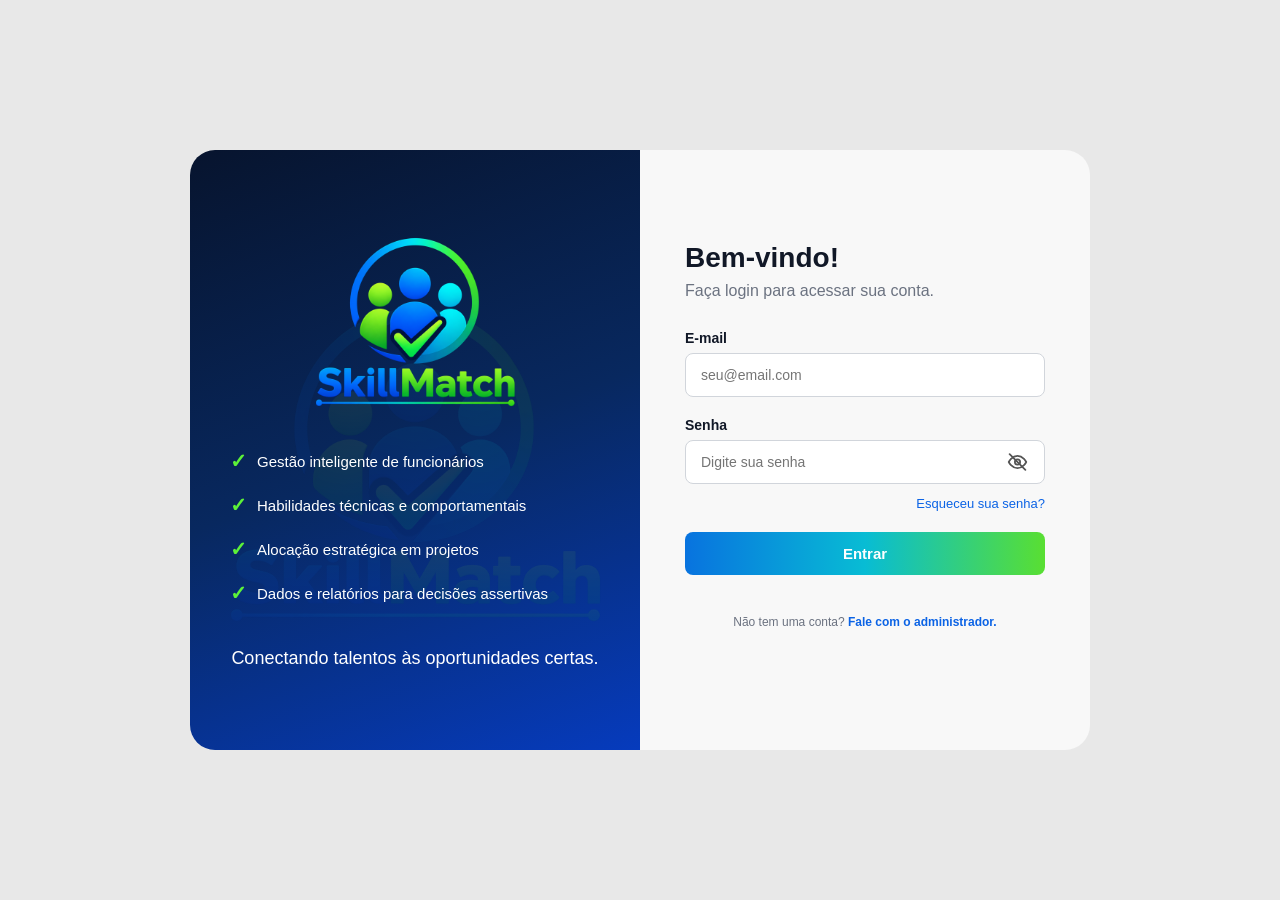
==== finalproj/frontend/rh/configuracoes-rh.html @ e2d19c10 "Primeiro commit" ====
<!DOCTYPE html>
<html lang="pt-BR">

<head>
    <meta charset="UTF-8">

    <meta
        name="viewport"
        content="width=device-width, initial-scale=1.0"
    >

    <title>Configurações | SkillMatch</title>

    <link
        rel="stylesheet"
        href="css/dashboard-rh.css"
    >

    <link
        rel="stylesheet"
        href="css/configuracoes-rh.css"
    >
</head>

<body>

    <div class="layout">

        <aside class="sidebar">

            <div class="sidebar-logo">

                <img
                    src="../logo-skillmatch.png"
                    alt="SkillMatch"
                >

            </div>

            <nav class="sidebar-menu">

                <a
                    href="dashboard-rh.html"
                    class="menu-item"
                >
                    <span class="menu-icone">⌂</span>
                    <span>Dashboard</span>
                </a>

                <a
                    href="colaboradores-rh.html"
                    class="menu-item"
                >
                    <span class="menu-icone">♙</span>
                    <span>Colaboradores</span>
                </a>

                <a
                    href="projetos-rh.html"
                    class="menu-item"
                >
                    <span class="menu-icone">◫</span>
                    <span>Projetos</span>
                </a>

                <a
                    href="matching-rh.html"
                    class="menu-item"
                >
                    <span class="menu-icone">✦</span>
                    <span>Matching</span>
                </a>

                <a
                    href="relatorios-rh.html"
                    class="menu-item"
                >
                    <span class="menu-icone">▤</span>
                    <span>Relatórios</span>
                </a>

                <a
                    href="configuracoes-rh.html"
                    class="menu-item ativo"
                >
                    <span class="menu-icone">⚙</span>
                    <span>Configurações</span>
                </a>

            </nav>

        </aside>


        <main class="conteudo">

            <header class="topo">

                <div class="topo-titulo">

                    <h1>
                        Configurações
                    </h1>

                    <p>
                        Gerencie suas informações e preferências.
                    </p>

                </div>

                <div class="usuario-topo">

                    <div
                        class="usuario-avatar"
                        id="usuario-avatar"
                    >
                        RH
                    </div>

                    <div class="usuario-info">

                        <strong id="topo-nome">
                            Carregando...
                        </strong>

                        <span>
                            Recursos Humanos
                        </span>

                    </div>

                </div>

            </header>


            <section class="pagina configuracoes-pagina">

                <div class="cabecalho-configuracoes">

                    <div>

                        <span class="titulo-menor">
                            PREFERÊNCIAS
                        </span>

                        <h2>
                            Configurações da conta
                        </h2>

                        <p>
                            Consulte seus dados e personalize algumas preferências do sistema.
                        </p>

                    </div>

                </div>


                <!-- PERFIL -->

                <section class="painel configuracao-card">

                    <div class="configuracao-cabecalho">

                        <div>

                            <h3>
                                Perfil do RH
                            </h3>

                            <p>
                                Informações vinculadas à sua conta.
                            </p>

                        </div>

                    </div>


                    <div class="perfil-config">

                        <div
                            class="perfil-avatar-grande"
                            id="perfil-avatar"
                        >
                            RH
                        </div>

                        <div class="perfil-config-info">

                            <h4 id="perfil-nome">
                                Carregando...
                            </h4>

                            <span id="perfil-cargo">
                                Recursos Humanos
                            </span>

                            <p id="perfil-setor">
                                Setor não informado
                            </p>

                        </div>

                    </div>


                    <div class="dados-configuracao">

                        <div class="campo-configuracao">

                            <span>
                                Matrícula
                            </span>

                            <strong id="perfil-matricula">
                                -
                            </strong>

                        </div>


                        <div class="campo-configuracao">

                            <span>
                                Contato
                            </span>

                            <strong id="perfil-contato">
                                -
                            </strong>

                        </div>


                        <div class="campo-configuracao">

                            <span>
                                Login
                            </span>

                            <strong id="perfil-login">
                                -
                            </strong>

                        </div>


                        <div class="campo-configuracao">

                            <span>
                                Status
                            </span>

                            <strong
                                id="perfil-status"
                                class="status-conta ativo"
                            >
                                Ativo
                            </strong>

                        </div>

                    </div>

                </section>


                <!-- NOTIFICAÇÕES -->

                <section class="painel configuracao-card">

                    <div class="configuracao-cabecalho">

                        <div>

                            <h3>
                                Notificações
                            </h3>

                            <p>
                                Escolha quais alertas deseja visualizar no sistema.
                            </p>

                        </div>

                    </div>


                    <div class="lista-preferencias">

                        <div class="preferencia-item">

                            <div>

                                <strong>
                                    Novos colaboradores
                                </strong>

                                <span>
                                    Avisar quando um novo colaborador for cadastrado.
                                </span>

                            </div>

                            <label class="switch">

                                <input
                                    type="checkbox"
                                    id="notif-colaboradores"
                                    checked
                                >

                                <span class="slider"></span>

                            </label>

                        </div>


                        <div class="preferencia-item">

                            <div>

                                <strong>
                                    Novos projetos
                                </strong>

                                <span>
                                    Avisar quando um novo projeto for criado.
                                </span>

                            </div>

                            <label class="switch">

                                <input
                                    type="checkbox"
                                    id="notif-projetos"
                                    checked
                                >

                                <span class="slider"></span>

                            </label>

                        </div>


                        <div class="preferencia-item">

                            <div>

                                <strong>
                                    Resultados de Matching
                                </strong>

                                <span>
                                    Exibir alertas relacionados às análises de compatibilidade.
                                </span>

                            </div>

                            <label class="switch">

                                <input
                                    type="checkbox"
                                    id="notif-matching"
                                    checked
                                >

                                <span class="slider"></span>

                            </label>

                        </div>

                    </div>


                    <div
                        class="mensagem-preferencia"
                        id="mensagem-preferencia"
                    ></div>

                </section>


                <!-- CARGOS E SETORES -->

                <section class="painel configuracao-card">

                    <div class="configuracao-cabecalho">

                        <div>

                            <h3>
                                Cargos e setores
                            </h3>

                            <p>
                                Cadastre novas opções para utilizar no cadastro de colaboradores.
                            </p>

                        </div>

                    </div>


                    <div class="gerenciamento-config">

                        <div class="gerenciamento-bloco">

                            <div class="gerenciamento-titulo">

                                <strong>
                                    Novo setor
                                </strong>

                            </div>

                            <div class="gerenciamento-form">

                                <input
                                    type="text"
                                    id="novo-setor"
                                    placeholder="Nome do setor"
                                    maxlength="100"
                                >

                                <button
                                    type="button"
                                    class="botao-gerenciamento"
                                    id="adicionar-setor"
                                >
                                    + Adicionar
                                </button>

                            </div>

                            <div
                                class="lista-gerenciamento"
                                id="lista-setores"
                            ></div>

                        </div>


                        <div class="gerenciamento-bloco">

                            <div class="gerenciamento-titulo">

                                <strong>
                                    Novo cargo
                                </strong>

                            </div>

                            <div class="gerenciamento-form gerenciamento-form-cargo">

                                <input
                                    type="text"
                                    id="novo-cargo"
                                    placeholder="Nome do cargo"
                                    maxlength="100"
                                >

                                <select id="novo-cargo-nivel">

                                    <option value="1">
                                        Nível 1
                                    </option>

                                    <option value="2" selected>
                                        Nível 2
                                    </option>

                                    <option value="3">
                                        Nível 3
                                    </option>

                                </select>

                                <button
                                    type="button"
                                    class="botao-gerenciamento"
                                    id="adicionar-cargo"
                                >
                                    + Adicionar
                                </button>

                            </div>

                            <div
                                class="lista-gerenciamento"
                                id="lista-cargos"
                            ></div>

                        </div>

                    </div>

                </section>


                <!-- SISTEMA -->

                <section class="painel configuracao-card">

                    <div class="configuracao-cabecalho">

                        <div>

                            <h3>
                                Sistema
                            </h3>

                            <p>
                                Informações gerais da aplicação.
                            </p>

                        </div>

                    </div>


                    <div class="dados-sistema">

                        <div>

                            <span>
                                Aplicação
                            </span>

                            <strong>
                                SkillMatch
                            </strong>

                        </div>

                        <div>

                            <span>
                                Área
                            </span>

                            <strong>
                                Recursos Humanos
                            </strong>

                        </div>

                        <div>

                            <span>
                                Versão
                            </span>

                            <strong>
                                1.0 MVP
                            </strong>

                        </div>

                    </div>

                </section>


                <!-- SAIR -->

                <section class="painel configuracao-card sessao-sair">

                    <div>

                        <h3>
                            Encerrar sessão
                        </h3>

                        <p>
                            Finalize o acesso atual ao SkillMatch.
                        </p>

                    </div>

                    <button
                        type="button"
                        id="botao-sair"
                        class="botao-sair"
                    >
                        Sair da conta
                    </button>

                </section>

            </section>

        </main>

    </div>


    <script src="../js/supabase.js"></script>

    <script src="js/configuracoes-rh.js"></script>

</body>

</html>
---- finalproj/frontend/rh/css/dashboard-rh.css ----
/* 
   RESET
 */

* {
    margin: 0;
    padding: 0;
    box-sizing: border-box;
}


body {
    font-family: Arial, Helvetica, sans-serif;

    color: #172033;

    background-color: #f3f5f7;
}


a {
    text-decoration: none;
    color: inherit;
}


button,
input,
select,
textarea {
    font-family: inherit;
}


/* 
   ESTRUTURA PRINCIPAL
 */

.layout {
    min-height: 100vh;

    display: flex;
}


.conteudo {
    flex: 1;

    min-width: 0;
}


/* 
   SIDEBAR
 */

.sidebar {
    width: 250px;

    height: 100vh;
    min-height: 100vh;

    background-color: #07142e;

    padding: 25px 15px;

    color: white;

    flex-shrink: 0;

    position: sticky;

    top: 0;
}


/* 
   LOGO
 */

.sidebar-logo {
    display: flex;

    justify-content: center;
    align-items: center;

    margin-bottom: 35px;
}


.sidebar-logo img {
    width: 180px;

    max-width: 100%;

    height: auto;
}


/* 
   MENU LATERAL
 */

.sidebar-menu {
    display: flex;

    flex-direction: column;

    gap: 8px;
}


.menu-item {
    display: flex;

    align-items: center;

    gap: 12px;

    padding: 13px 15px;

    border-radius: 8px;

    color: #dbe8f7;

    font-size: 14px;

    font-weight: 500;

    transition: 0.2s;
}


.menu-item:hover {
    background-color: rgba(
        255,
        255,
        255,
        0.08
    );

    color: white;
}


/* 
   ITEM ATIVO
 */

.menu-item.ativo {
    background:
        linear-gradient(
            90deg,
            #1675e8,
            #10b5db
        );

    color: white;

    font-weight: 600;
}


/* 
   ÍCONES SIDEBAR
 */

.menu-icone {
    width: 19px;
    height: 19px;

    flex-shrink: 0;

    display: flex;

    justify-content: center;
    align-items: center;

    color: currentColor;

    font-size: 16px;
}


/* 
   TOPO
 */

.topo {
    min-height: 100px;

    background-color: white;

    display: flex;

    align-items: center;
    justify-content: space-between;

    padding: 20px 35px;

    border-bottom:
        1px solid #e4e7eb;
}


/* 
   TÍTULO DO TOPO
 */

.topo-titulo h1 {
    font-size: 26px;

    margin-bottom: 5px;
}


.topo-titulo p {
    color: #77808f;

    font-size: 14px;
}


/* 
   USUÁRIO NO TOPO
 */

.usuario-topo {
    display: flex;

    align-items: center;

    gap: 10px;
}


.usuario-avatar {
    width: 42px;
    height: 42px;

    display: flex;

    align-items: center;
    justify-content: center;

    border-radius: 50%;

    background-color: #e6ebf1;

    color: #172033;

    font-size: 13px;

    font-weight: bold;
}


.usuario-info {
    display: flex;

    flex-direction: column;
}


.usuario-info strong {
    font-size: 14px;
}


.usuario-info span {
    color: #77808f;

    font-size: 12px;
}


/* 
   ÁREA DA PÁGINA
 */

.pagina {
    padding: 25px 35px;
}


/* 
   BOAS-VINDAS
 */

.boas-vindas {
    margin-bottom: 25px;
}


.titulo-menor {
    display: inline-block;

    margin-bottom: 7px;

    color: #1671e8;

    font-size: 11px;

    font-weight: bold;

    letter-spacing: 1.2px;
}


.boas-vindas h2 {
    margin-bottom: 5px;

    color: #172033;

    font-size: 26px;
}


.boas-vindas p {
    color: #77808f;

    font-size: 14px;
}


/* 
   CARDS DE RESUMO
 */

.cards-resumo {
    display: grid;

    grid-template-columns:
        repeat(
            4,
            minmax(0, 1fr)
        );

    gap: 12px;

    margin-bottom: 20px;
}


.card-resumo {
    min-height: 120px;

    padding: 16px;

    border:
        1px solid #e0e5eb;

    border-radius: 10px;

    background-color: #ffffff;

    display: flex;

    align-items: center;

    gap: 16px;
}


/* 
   ÍCONE DOS CARDS
 */

.card-icone {
    width: 48px;
    height: 48px;

    flex-shrink: 0;

    display: flex;

    align-items: center;
    justify-content: center;

    border-radius: 10px;

    background-color: #edf4fd;

    color: #1675e8;

    font-size: 20px;
}


/* 
   CONTEÚDO DOS CARDS
 */

.card-resumo > div:last-child {
    display: flex;

    flex-direction: column;
}


.card-titulo {
    color: #5c6675;

    font-size: 13px;
}


.card-numero {
    display: block;

    margin: 10px 0 5px;

    color: #172033;

    font-size: 27px;
}


.card-descricao {
    color: #7f8997;

    font-size: 12px;
}


/* 
   GRID PRINCIPAL
 */

.grade-dashboard {
    display: grid;

    grid-template-columns:
        minmax(0, 1fr)
        400px;

    gap: 20px;

    margin-bottom: 20px;
}


/* 
   CARD PADRÃO
 */

.painel {
    padding: 22px;

    background-color: white;

    border:
        1px solid #e2e6ea;

    border-radius: 12px;

    box-shadow:
        0 2px 8px
        rgba(
            0,
            0,
            0,
            0.03
        );
}


/* 
   CABEÇALHO DOS PAINÉIS
 */

.painel-cabecalho {
    margin-bottom: 22px;
}


.painel-cabecalho-linha {
    display: flex;

    align-items: flex-start;
    justify-content: space-between;

    gap: 20px;
}


.painel-cabecalho h3 {
    color: #172033;

    font-size: 17px;
}


.painel-cabecalho p {
    margin-top: 5px;

    color: #818a97;

    font-size: 13px;
}


/* 
   HABILIDADES
 */

.lista-habilidades {
    display: flex;

    flex-direction: column;

    gap: 20px;
}


.habilidade-item {
    display: grid;

    grid-template-columns:
        170px
        minmax(0, 1fr)
        35px;

    align-items: center;

    gap: 20px;
}


.habilidade-nome {
    color: #172033;

    font-size: 13px;

    font-weight: 500;

    white-space: nowrap;

    overflow: hidden;

    text-overflow: ellipsis;
}


/* 
   BARRA DE HABILIDADE
 */

.habilidade-barra {
    width: 100%;

    height: 6px;

    overflow: hidden;

    border-radius: 5px;

    background-color: #e8edf2;
}


.habilidade-progresso {
    height: 100%;

    border-radius: 5px;

    background-color: #2677de;
}


.habilidade-quantidade {
    color: #5c6675;

    font-size: 12px;

    text-align: right;
}


/* 
   AÇÕES RÁPIDAS
 */

.acoes-rapidas {
    display: flex;

    flex-direction: column;

    gap: 12px;
}


.acao {
    display: grid;

    grid-template-columns:
        42px
        minmax(0, 1fr)
        auto;

    align-items: center;

    gap: 12px;

    min-height: 70px;

    padding: 12px;

    border:
        1px solid #e0e5eb;

    border-radius: 10px;

    background-color: white;

    transition: 0.2s;
}


.acao:hover {
    border-color: #b9d5f9;

    background-color: #f8fbff;
}


/* 
   ÍCONE AÇÕES
 */

.acao-icone {
    width: 42px;
    height: 42px;

    display: flex;

    align-items: center;
    justify-content: center;

    border-radius: 8px;

    background-color: #edf4fd;

    color: #1675e8;

    font-size: 17px;
}


.acao strong {
    display: block;

    margin-bottom: 5px;

    color: #172033;

    font-size: 13px;
}


.acao span {
    color: #7f8997;

    font-size: 11px;
}


.acao .seta {
    color: #1671e8;

    font-size: 17px;
}


/* 
   PROJETOS
 */

.projetos-painel {
    margin-bottom: 20px;
}


.link-ver-todos {
    color: #1671e8;

    font-size: 13px;

    font-weight: bold;
}


.link-ver-todos:hover {
    color: #0c5fca;
}


/* 
   TABELA
 */

.tabela-container {
    width: 100%;

    overflow-x: auto;
}


table {
    width: 100%;

    border-collapse: collapse;
}


thead {
    background-color: #f7f9fb;
}


th {
    padding: 13px 15px;

    color: #5c6675;

    font-size: 12px;

    font-weight: 600;

    text-align: left;

    border-bottom:
        1px solid #e2e6ea;
}


td {
    padding: 15px;

    color: #525c6b;

    font-size: 13px;

    border-bottom:
        1px solid #e8edf2;
}


tbody tr:last-child td {
    border-bottom: none;
}


.projeto-nome {
    color: #172033;

    font-weight: 600;
}


/* 
   STATUS
 */

.status {
    display: inline-block;

    padding: 5px 12px;

    border-radius: 6px;

    font-size: 12px;

    font-weight: bold;
}


.status-ativo {
    background-color: #dcf8e5;

    color: #219653;
}


.status-concluido {
    background-color: #e6ebf1;

    color: #525c6b;
}


.status-futuro {
    background-color: #fff4d7;

    color: #a86f00;
}


/* 
   ESTADOS
 */

.estado-carregando {
    min-height: 120px;

    display: flex;

    align-items: center;
    justify-content: center;

    color: #818a97;

    font-size: 13px;
}


.tabela-vazia {
    padding: 35px;

    color: #818a97;

    text-align: center;
}


/* 
   RESPONSIVIDADE
 */

@media (max-width: 1100px) {

    .cards-resumo {
        grid-template-columns:
            repeat(
                2,
                1fr
            );
    }


    .grade-dashboard {
        grid-template-columns: 1fr;
    }

}


@media (max-width: 850px) {

    .sidebar {
        width: 210px;
    }

}


@media (max-width: 650px) {

    .layout {
        flex-direction: column;
    }


    .sidebar {
        width: 100%;

        height: auto;
        min-height: auto;

        position: static;

        overflow-y: visible;
    }


    .sidebar-logo img {
        width: 150px;
    }


    .sidebar-menu {
        flex-direction: row;

        overflow-x: auto;
    }


    .menu-item {
        white-space: nowrap;
    }


    .topo {
        min-height: auto;

        padding: 20px;
    }


    .usuario-topo {
        display: none;
    }


    .pagina {
        padding: 20px;
    }


    .cards-resumo {
        grid-template-columns: 1fr;
    }


    .habilidade-item {
        grid-template-columns:
            110px
            minmax(100px, 1fr)
            30px;

        gap: 10px;
    }


    .painel-cabecalho-linha {
        flex-direction: column;
    }

}
---- finalproj/frontend/rh/css/configuracoes-rh.css ----
.configuracoes-pagina {
    display: flex;
    flex-direction: column;

    gap: 20px;
}


/* 
   CABEÇALHO
 */

.cabecalho-configuracoes h2 {
    margin-top: 4px;
    margin-bottom: 5px;

    color: #172033;

    font-size: 26px;
}

.cabecalho-configuracoes p {
    color: #77808f;

    font-size: 14px;
}


/* 
   CARDS
 */

.configuracao-card {
    padding: 22px;
}

.configuracao-cabecalho {
    margin-bottom: 20px;
}

.configuracao-cabecalho h3 {
    color: #172033;

    font-size: 16px;
}

.configuracao-cabecalho p {
    margin-top: 4px;

    color: #818a97;

    font-size: 11px;
}


/* 
   PERFIL
 */

.perfil-config {
    display: flex;
    align-items: center;

    gap: 15px;

    padding-bottom: 20px;

    border-bottom: 1px solid #edf0f3;
}

.perfil-avatar-grande {
    width: 64px;
    height: 64px;

    flex-shrink: 0;

    display: flex;
    align-items: center;
    justify-content: center;

    border-radius: 12px;

    background:
        linear-gradient(
            135deg,
            #1675e8,
            #10b5db
        );

    color: white;

    font-size: 19px;
    font-weight: 700;
}

.perfil-config-info {
    display: flex;
    flex-direction: column;

    gap: 3px;
}

.perfil-config-info h4 {
    color: #172033;

    font-size: 17px;
}

.perfil-config-info span {
    color: #1675e8;

    font-size: 12px;
    font-weight: 600;
}

.perfil-config-info p {
    color: #818a97;

    font-size: 11px;
}


/* 
   DADOS DO PERFIL
 */

.dados-configuracao {
    display: grid;

    grid-template-columns:
        repeat(
            4,
            minmax(0, 1fr)
        );

    gap: 12px;

    margin-top: 18px;
}

.campo-configuracao {
    padding: 13px;

    border: 1px solid #e6eaee;
    border-radius: 8px;

    background-color: #fafbfc;
}

.campo-configuracao span {
    display: block;

    margin-bottom: 5px;

    color: #818a97;

    font-size: 10px;
}

.campo-configuracao strong {
    color: #172033;

    font-size: 12px;
}

.status-conta {
    display: inline-flex;

    padding: 4px 8px;

    border-radius: 5px;
}

.status-conta.ativo {
    background-color: #dcf8e5;

    color: #219653;
}

.status-conta.inativo {
    background-color: #f1f2f4;

    color: #6e7784;
}


/* 
   PREFERÊNCIAS
 */

.lista-preferencias {
    display: flex;
    flex-direction: column;
}

.preferencia-item {
    min-height: 70px;

    display: flex;
    align-items: center;
    justify-content: space-between;

    gap: 20px;

    padding: 13px 0;

    border-bottom: 1px solid #edf0f3;
}

.preferencia-item:first-child {
    padding-top: 0;
}

.preferencia-item:last-child {
    border-bottom: none;
}

.preferencia-item > div {
    display: flex;
    flex-direction: column;

    gap: 4px;
}

.preferencia-item strong {
    color: #172033;

    font-size: 12px;
}

.preferencia-item span {
    color: #818a97;

    font-size: 11px;
}


/* 
   SWITCH
 */

.switch {
    position: relative;

    width: 43px;
    height: 23px;

    flex-shrink: 0;
}

.switch input {
    width: 0;
    height: 0;

    opacity: 0;
}

.slider {
    position: absolute;

    inset: 0;

    border-radius: 30px;

    background-color: #d7dce2;

    cursor: pointer;

    transition: 0.2s;
}

.slider::before {
    content: "";

    position: absolute;

    width: 17px;
    height: 17px;

    left: 3px;
    top: 3px;

    border-radius: 50%;

    background-color: white;

    transition: 0.2s;

    box-shadow:
        0 1px 3px
        rgba(0, 0, 0, 0.15);
}

.switch input:checked + .slider {
    background-color: #1675e8;
}

.switch input:checked + .slider::before {
    transform: translateX(20px);
}


/* 
   MENSAGEM
 */

.mensagem-preferencia {
    min-height: 18px;

    margin-top: 10px;

    color: #219653;

    font-size: 11px;
}


/* 
   SISTEMA
 */

.dados-sistema {
    display: grid;

    grid-template-columns:
        repeat(
            3,
            minmax(0, 1fr)
        );

    gap: 12px;
}

.dados-sistema > div {
    padding: 13px;

    border: 1px solid #e6eaee;
    border-radius: 8px;

    background-color: #fafbfc;
}

.dados-sistema span {
    display: block;

    margin-bottom: 5px;

    color: #818a97;

    font-size: 10px;
}

.dados-sistema strong {
    color: #172033;

    font-size: 12px;
}


/* 
   SAIR
 */

.sessao-sair {
    display: flex;
    align-items: center;
    justify-content: space-between;

    gap: 20px;
}

.sessao-sair h3 {
    color: #172033;

    font-size: 15px;
}

.sessao-sair p {
    margin-top: 4px;

    color: #818a97;

    font-size: 11px;
}

.botao-sair {
    min-height: 40px;

    padding: 0 16px;

    border: 1px solid #e3a7a7;
    border-radius: 8px;

    background-color: #fff7f7;

    color: #c83c3c;

    font-size: 11px;
    font-weight: 600;

    cursor: pointer;

    transition: 0.2s;
}

.botao-sair:hover {
    background-color: #fdecec;
}


/* 
   RESPONSIVIDADE
 */

@media (max-width: 1100px) {

    .dados-configuracao {
        grid-template-columns:
            repeat(
                2,
                1fr
            );
    }

}


@media (max-width: 650px) {

    .dados-configuracao,
    .dados-sistema {
        grid-template-columns: 1fr;
    }

    .perfil-config {
        align-items: flex-start;
    }

    .sessao-sair {
        align-items: flex-start;
        flex-direction: column;
    }

    .botao-sair {
        width: 100%;
    }

}

/* 
   GERENCIAMENTO DE CARGOS E SETORES
 */

.gerenciamento-config {
    display: grid;
    grid-template-columns: repeat(2, minmax(0, 1fr));
    gap: 18px;
}

.gerenciamento-bloco {
    padding: 16px;
    border: 1px solid #e6eaee;
    border-radius: 10px;
    background-color: #fafbfc;
}

.gerenciamento-titulo {
    margin-bottom: 10px;
    color: #172033;
    font-size: 12px;
}

.gerenciamento-form {
    display: grid;
    grid-template-columns: minmax(0, 1fr) auto;
    gap: 8px;
}

.gerenciamento-form-cargo {
    grid-template-columns: minmax(0, 1fr) 90px auto;
}

.gerenciamento-form input,
.gerenciamento-form select {
    min-width: 0;
    height: 38px;
    padding: 0 10px;
    border: 1px solid #dfe4ea;
    border-radius: 7px;
    background-color: white;
    color: #172033;
    font-size: 11px;
    outline: none;
}

.gerenciamento-form input:focus,
.gerenciamento-form select:focus {
    border-color: #1675e8;
}

.botao-gerenciamento {
    min-height: 38px;
    padding: 0 12px;
    border: none;
    border-radius: 7px;
    background-color: #1675e8;
    color: white;
    font-size: 11px;
    font-weight: 600;
    cursor: pointer;
}

.botao-gerenciamento:hover {
    opacity: 0.92;
}

.lista-gerenciamento {
    display: flex;
    flex-direction: column;
    gap: 7px;
    margin-top: 12px;
}

.item-gerenciamento {
    display: flex;
    align-items: center;
    justify-content: space-between;
    gap: 10px;
    padding: 9px 10px;
    border: 1px solid #e6eaee;
    border-radius: 7px;
    background-color: white;
}

.item-gerenciamento span {
    color: #172033;
    font-size: 11px;
}

.item-gerenciamento small {
    margin-left: auto;
    color: #818a97;
    font-size: 10px;
}

@media (max-width: 850px) {
    .gerenciamento-config {
        grid-template-columns: 1fr;
    }
}

@media (max-width: 550px) {
    .gerenciamento-form,
    .gerenciamento-form-cargo {
        grid-template-columns: 1fr;
    }

    .botao-gerenciamento {
        width: 100%;
    }
}
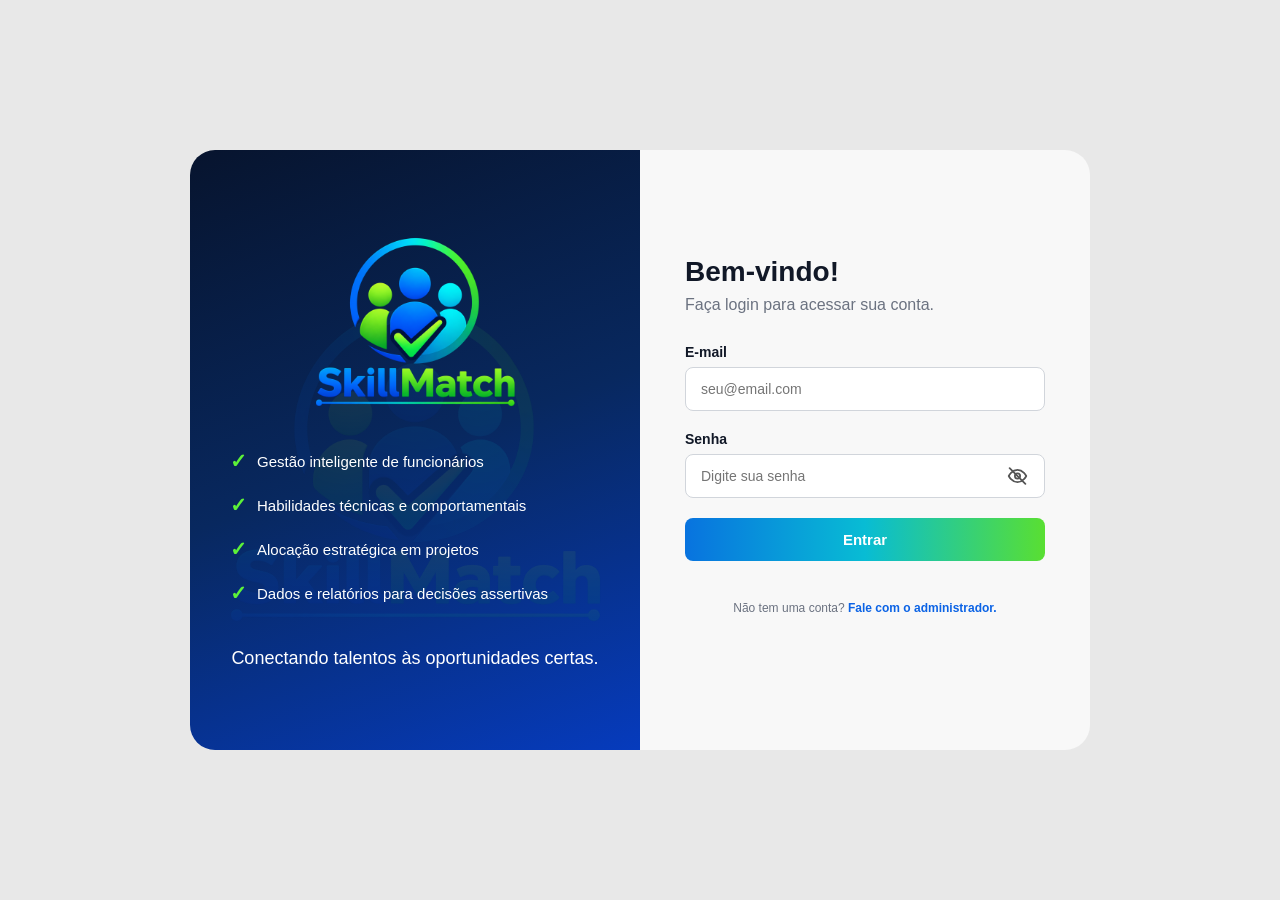
==== commit b9cef993: "niveis do cargo" ====
--- a/finalproj/frontend/rh/configuracoes-rh.html
+++ b/finalproj/frontend/rh/configuracoes-rh.html
@@ -480,6 +480,19 @@
                                         Nível 3
                                     </option>
 
+                                    <option value="4">
+                                        Nível Júnior
+                                    </option>
+
+                                    
+                                    <option value="5">
+                                        Nível Pleno
+                                    </option>
+
+                                    <option value="6">
+                                        Nível Sênior
+                                    </option>
+
                                 </select>
 
                                 <button
